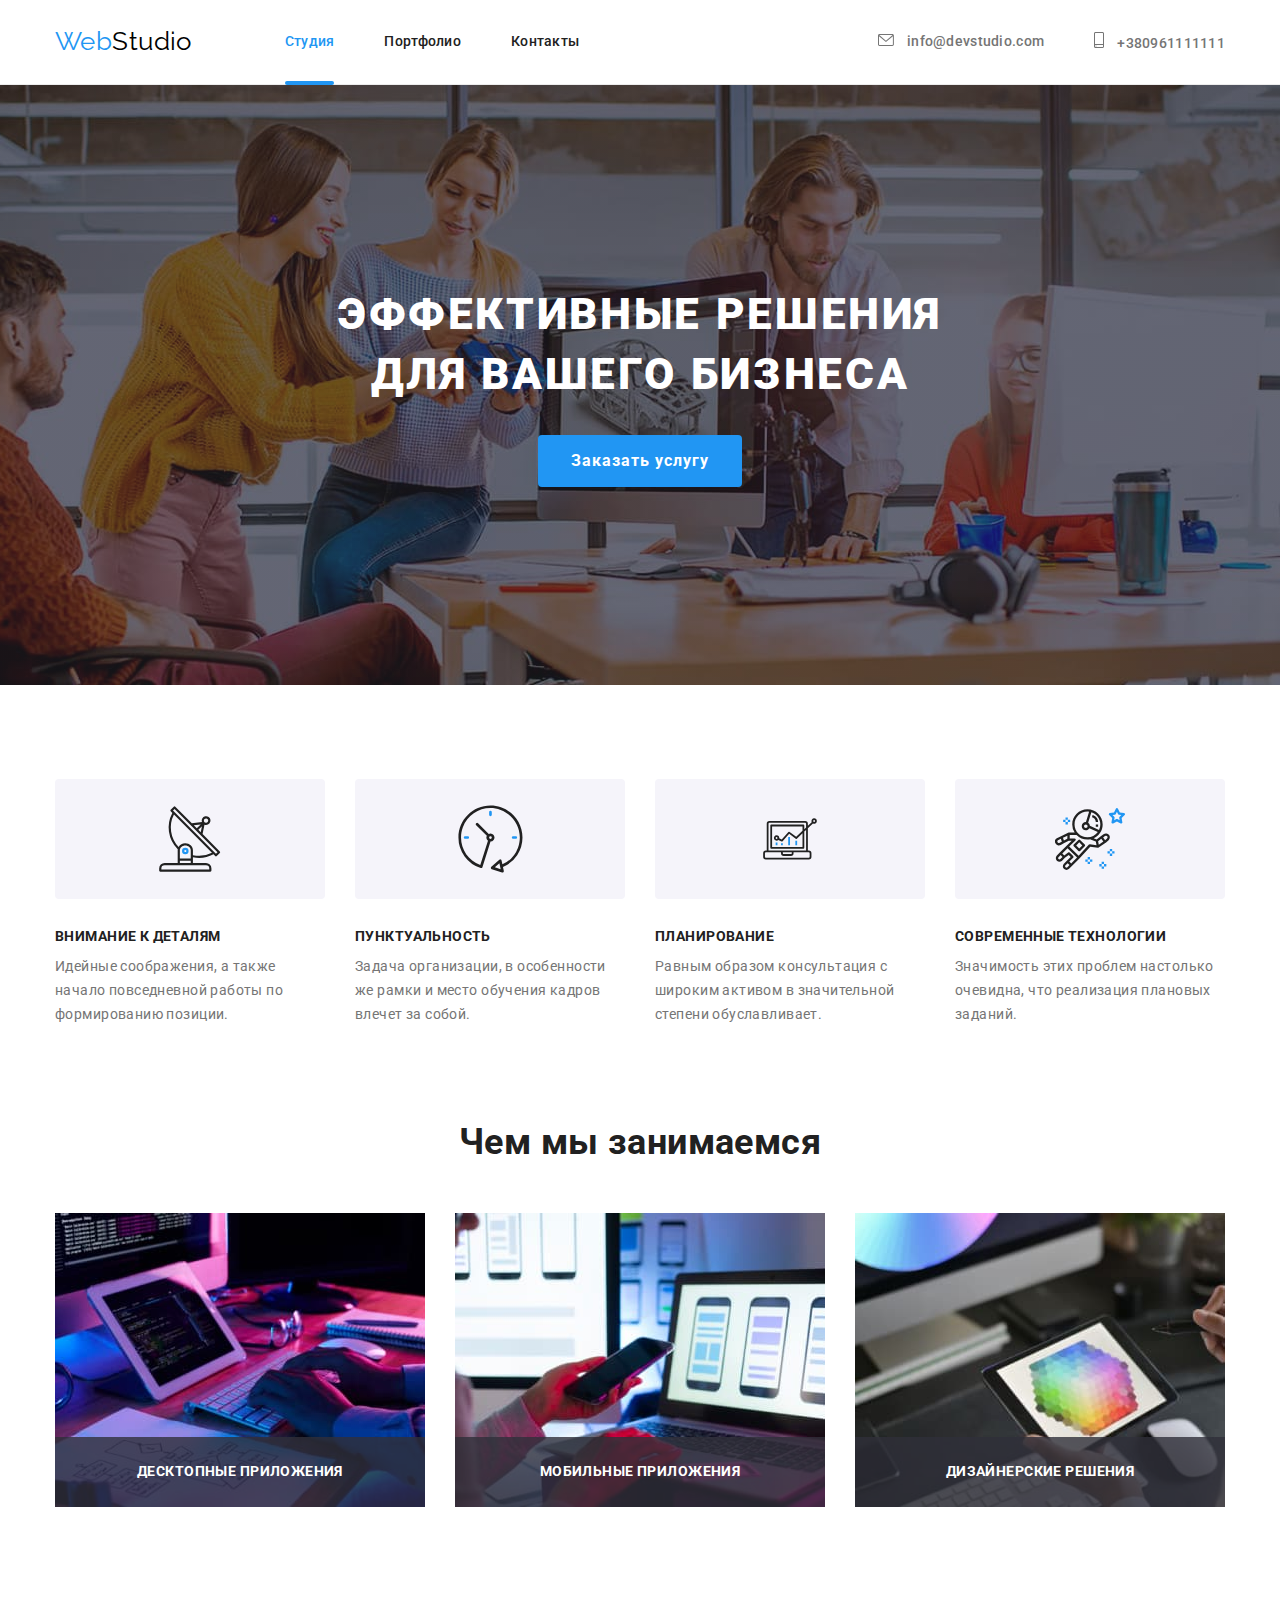
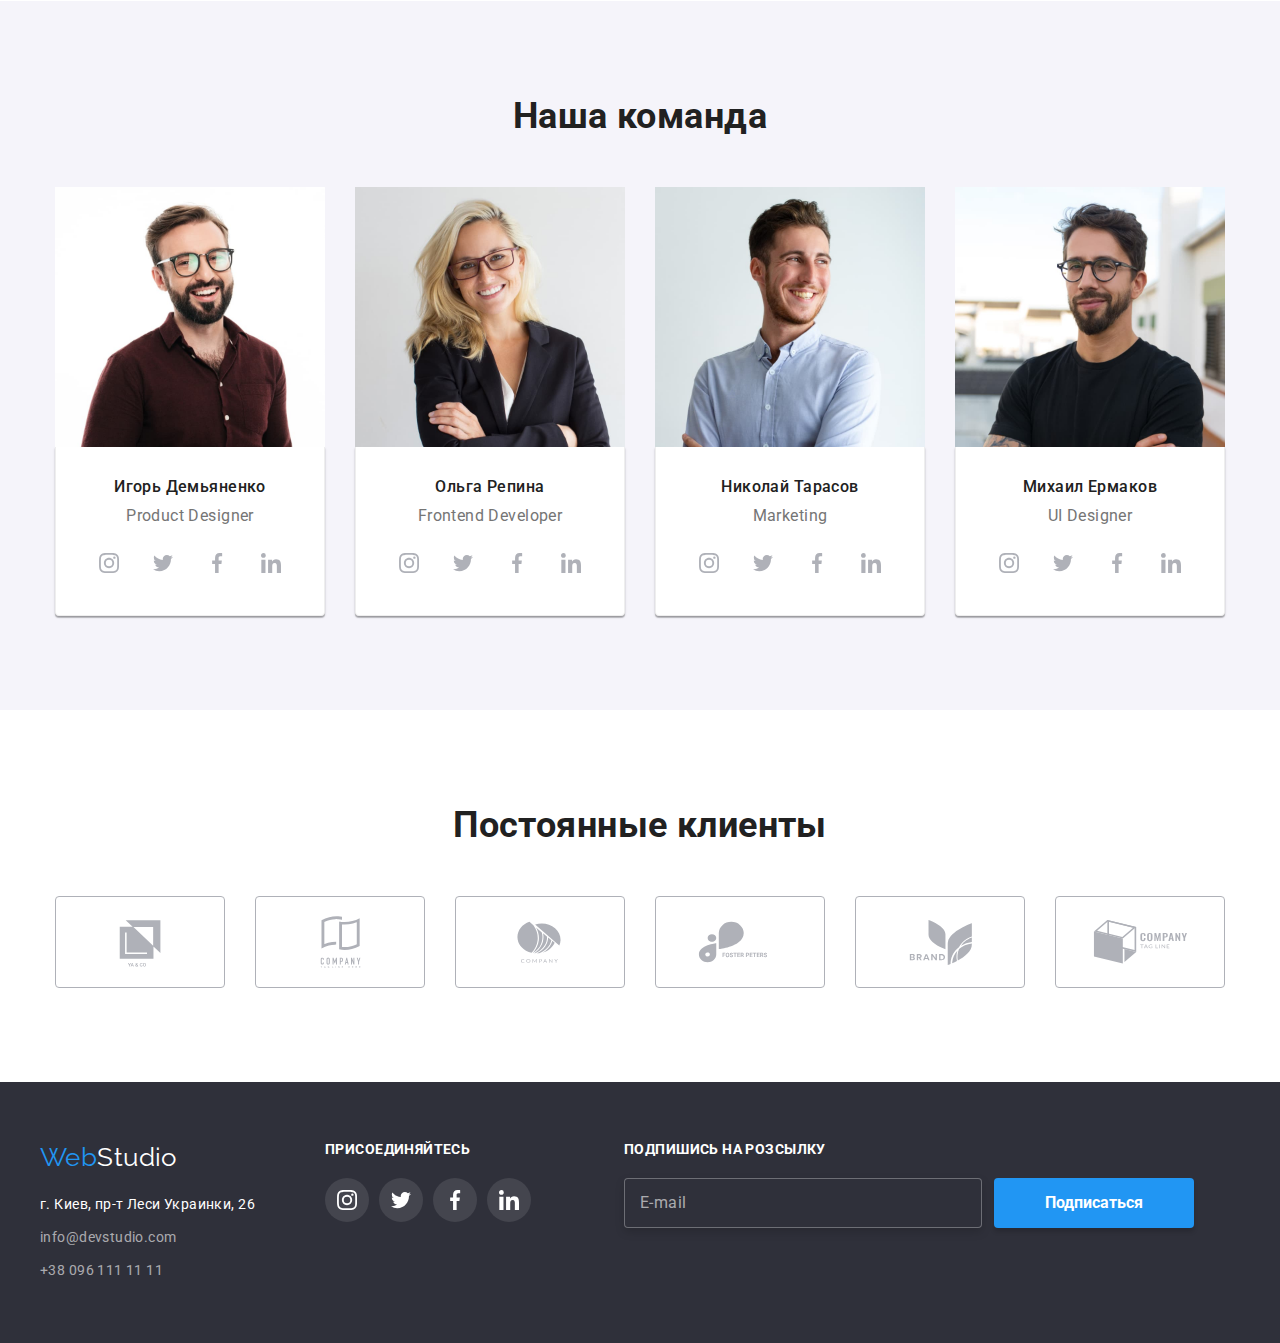
==== index.html @ a2f0b962 "subcribe-footer" ====
<!DOCTYPE html>
<html lang="ru">
<head>
    <meta charset="UTF-8">
    <meta http-equiv="X-UA-Compatible" content="IE=edge">
    <meta name="viewport" content="width=device-width, initial-scale=1.0">
    <title>Студия</title>
    <link rel="preconnect" href="https://fonts.googleapis.com">
    <link rel="preconnect" href="https://fonts.gstatic.com" crossorigin>
    <link href="https://fonts.googleapis.com/css2?family=Raleway:wght@700&family=Roboto:wght@400;500;700;900&display=swap" rel="stylesheet">
    <link rel="stylesheet" href="https://cdnjs.cloudflare.com/ajax/libs/modern-normalize/1.1.0/modern-normalize.min.css">
    <link rel="stylesheet" href="./css/styles.css">
</head>
<body>
   
    <header>
        <div class="header border">
        <div class="container header-nav">
        <!-- Навігація на інші сторінки -->
    <nav class="main-nav">
        <a href="./index.html" class="logo"><span class="web">Web</span>Studio</a>
    
      <ul class="site-nav">
        <li class="item">
            <div class="item-link">
            <a href="./index.html" class="link current">Студия</a>   
            </div>
        </li>
        <li class="item" ><a href="./portfolio.html" class="link">Портфолио</a></li>
        <li class="item"><a href="" class="link">Контакты</a></li>
      </ul>
    </nav>

    <!-- Контакти -->
    <ul class="site-auth"> 
        <li class="item">
            <a href="mailto:info@devstudio.com" class="link-contact">
                <svg class="icon" width="16px" height="12px">
                    <use href="./images/icons.svg#icon-envelope">
                    </use>
                </svg>
                info@devstudio.com</a></li>
        <li class="item"><a href="tel:+380961111111" class="link-contact">
            <svg class="icon" width="10px" height="16px">
                <use href="./images/icons.svg#icon-smartphone">
                </use>
                </svg>
                +380961111111</a></li>
    </ul>
        </div>
        </div>
    
  </header>

    <main>
         <section class="hero overlay">
            <h1 class="hero-title">Эффективные решения <br/>для вашего бизнеса</h1>
            <button type="button" class="button" data-modal-open>Заказать услугу</button>
        </section>

    <!-- Особливості -->   
        <section class="section feature-list">
            <div class="container">
            <ul class="feature-list">
                <li class="item">
                    <div class="thumb antenna">
                         <svg class="icon" width="65.32px" height="70px">
                            <use href="./images/icons.svg#icon-antenna"></use>
                         </svg>
                    </div>
                    <h3 class="title">Внимание к деталям</h3>
                    <p>Идейные соображения, а также начало повседневной работы по формированию позиции.</p>
                </li>
                <li class="item">
                    <div class="thumb clock">
                        <svg class="icon" width="66.96px" height="70px">
                            <use href="./images/icons.svg#icon-clock">
                            </use>
                        </svg>
                    </div>
                    <h3 class="title">Пунктуальность</h3>
                    <p>Задача организации, в особенности же рамки и место обучения кадров влечет за собой.</p>
                </li>
                <li class="item">
                    <div class="thumb diagram">
                        <svg class="icon" width="70px" height="53.69px">
                            <use href="./images/icons.svg#icon-diagram">
                            </use>
                        </svg>
                    </div>
                    <h3 class="title">Планирование</h3>
                    <p>Равным образом консультация с широким активом в значительной степени обуславливает.</p>
                </li>
                <li class="item">
                    <div class="thumb astronaut">
                        <svg class="icon" width="70px" height="70px">
                            <use href="./images/icons.svg#icon-astronaut">
                            </use>
                        </svg>
                    </div>
                    <h3 class="title">Современные технологии</h3>
                    <p>Значимость этих проблем настолько очевидна, что реализация плановых заданий.</p>
                </li>
            </ul>
            </div>
        </section>

    <!-- Чем мы занимаемся -->

        <section class="section work-types">
            <div class="container">
            <h2 class="section-title">Чем мы занимаемся</h2>
            <ul class="work-types-list">
                <li class="item">
                    <div class="item-thumb">
                    <img class="item-image"
                    src="images/box1.jpg"
                    alt="Десктопные приложения"
                    width="370"
                    height="294">
                    <div class="thumb-title">
                    <h3 class="title">Десктопные приложения</h3>
                    </div>
                    </div>
                </li>
                <li class="item">
                    <div class="item-thumb">
                    <img class="item-image"
                    src="images/box2.jpg"
                    alt="Мобильные приложения"
                    width="370"
                    height="294">
                    <div class="thumb-title">
                    <h3 class="title">Мобильные приложения</h3>
                    </div>
                    </div>
                </li>
                <li class="item">
                    <div class="item-thumb">
                    <img class="item-image"
                    src="images/box3.jpg"
                    alt="Дизайнерские решения"
                    width="370"
                    height="294">
                    <div class="thumb-title">
                    <h3 class="title">Дизайнерские решения</h3>
                    </div>
                    </div>
                </li>
            </ul>
            </div>
        </section>

    <!-- Команда --> 
        <section class="section team">
            <div class="container">
            <h2 class= "section-title">Наша команда</h2>
            <ul class="team-list">
                <li class="item"> 
                    <img class="item-image"
                    src="images/img1.jpg"
                    alt="Фото"
                    width="270"
                    height="260">
                    <div class="team-item-description">
                    <h3 class="title">Игорь Демьяненко</h3>
                    <p lang="en" class="position">Product Designer</p>
                    <div>
                        <ul class="social-links">
                        <li class="social-links-item">
                            <a href="" class="social-contact">
                            <svg class="social-link" width="20px" height="20px">
                            <use href="./images/icons.svg#icon-instagram">
                            </use>
                            </svg>
                            </a>
                        </li>
                        <li class="social-links-item">
                            <a href="" class="social-contact">
                            <svg class="social-link" width="20px" height="20px">
                            <use href="./images/icons.svg#icon-twitter">
                            </use>
                            </svg>
                            </a>
                        </li>
                        <li class="social-links-item">
                            <a href="" class="social-contact">
                            <svg class="social-link" width="20px" height="20px">
                                <use href="./images/icons.svg#icon-facebook">
                                </use>
                            </svg>
                            </a>
                        </li>
                        <li class="social-links-item">
                            <a href="" class="social-contact">
                            <svg class="social-link" width="20px" height="20px">
                                <use href="./images/icons.svg#icon-linkedin">
                                </use>
                            </svg>
                            </a>
                        </li>
                        </ul>
                    </div> 
                    </div>
                </li>

                <li class="item">
                    <img class="item-image"
                    src="images/img2.jpg"
                    alt="Фото"
                    width="270"
                    height="260">
                    <div class="team-item-description">
                    <h3 class="title">Ольга Репина</h3>
                    <p lang="en" class="position">Frontend Developer</p>
                    <div>
                        <ul class="social-links">
                        <li class="social-links-item">
                            <a href="" class="social-contact">
                            <svg class="social-link" width="20px" height="20px">
                            <use href="./images/icons.svg#icon-instagram">
                            </use>
                            </svg>
                            </a>
                        </li>
                        <li class="social-links-item">
                            <a href="" class="social-contact">
                            <svg class="social-link" width="20px" height="20px">
                            <use href="./images/icons.svg#icon-twitter">
                            </use>
                            </svg>
                            </a>
                        </li>
                        <li class="social-links-item">
                            <a href="" class="social-contact">
                            <svg class="social-link" width="20px" height="20px">
                                <use href="./images/icons.svg#icon-facebook">
                                </use>
                            </svg>
                            </a>
                        </li>
                        <li class="social-links-item">
                            <a href="" class="social-contact">
                            <svg class="social-link" width="20px" height="20px">
                                <use href="./images/icons.svg#icon-linkedin">
                                </use>
                            </svg>
                            </a>
                        </li>
                        </ul>
                    </div>
                    </div>      
                </li>
                
                <li class="item">
                    <img class="item-image"
                    src="images/img3.jpg"
                    alt="Фото"
                    width="270"
                    height="260">
                    <div class="team-item-description">
                    <h3 class="title">Николай Тарасов</h3>
                    <p lang="en" class="position">Marketing</p> 
                    <div>
                        <ul class="social-links">
                        <li class="social-links-item">
                            <a href="" class="social-contact">
                            <svg class="social-link" width="20px" height="20px">
                            <use href="./images/icons.svg#icon-instagram">
                            </use>
                            </svg>
                            </a>
                        </li>
                        <li class="social-links-item">
                            <a href="" class="social-contact">
                            <svg class="social-link" width="20px" height="20px">
                            <use href="./images/icons.svg#icon-twitter">
                            </use>
                            </svg>
                            </a>
                        </li>
                        <li class="social-links-item">
                            <a href="" class="social-contact">
                            <svg class="social-link" width="20px" height="20px">
                                <use href="./images/icons.svg#icon-facebook">
                                </use>
                            </svg>
                            </a>
                        </li>
                        <li class="social-links-item">
                            <a href="" class="social-contact">
                            <svg class="social-link" width="20px" height="20px">
                                <use href="./images/icons.svg#icon-linkedin">
                                </use>
                            </svg>
                            </a>
                        </li>
                        </ul>
                    </div>  
                    </div>    
                </li>
                
                <li class="item">
                    <img class="item-image"
                    src="images/img4.jpg"
                    alt="Фото"
                    width="270"
                    height="260">
                    <div class="team-item-description">
                    <h3 class="title">Михаил Ермаков</h3>
                    <p lang="en" class="position">UI Designer</p>
                    <div>
                        <ul class="social-links">
                        <li class="social-links-item">
                            <a href="" class="social-contact">
                            <svg class="social-link" width="20px" height="20px">
                            <use href="./images/icons.svg#icon-instagram">
                            </use>
                            </svg>
                            </a>
                        </li>
                        <li class="social-links-item">
                            <a href="" class="social-contact">
                            <svg class="social-link" width="20px" height="20px">
                            <use href="./images/icons.svg#icon-twitter">
                            </use>
                            </svg>
                            </a>
                        </li>
                        <li class="social-links-item">
                            <a href="" class="social-contact">
                            <svg class="social-link" width="20px" height="20px">
                                <use href="./images/icons.svg#icon-facebook">
                                </use>
                            </svg>
                            </a>
                        </li>
                        <li class="social-links-item">
                            <a href="" class="social-contact">
                            <svg class="social-link" width="20px" height="20px">
                                <use href="./images/icons.svg#icon-linkedin">
                                </use>
                            </svg>
                            </a>
                        </li>
                        </ul>
                    </div>
                    </div>      
                </li>
            </ul>
            </div>
        </section>

    <!-- Постоянные клиенты --> 
        <section class="section clients">
            <div class="container">
            <h2 class= "section-title">Постоянные клиенты</h2>
            <ul class="clients-list">
                <li class="item">
                    <a href="" class="client-info">
                        <svg class="client" width="106px" height="60px">
                            <use href="./images/icons.svg#icon-client1">
                            </use>
                        </svg>
                    </a>
                </li>
                <li class="item">
                    <a href="" class="client-info">
                        <svg class="client" width="106px" height="60px">
                            <use href="./images/icons.svg#icon-client2">
                            </use>
                        </svg>
                    </a>
                </li>
                <li class="item">
                    <a href="" class="client-info">
                        <svg class="client" width="106px" height="60px">
                            <use href="./images/icons.svg#icon-client3">
                            </use>
                        </svg>
                    </a>
                </li>
                <li class="item">
                    <a href="" class="client-info">
                        <svg class="client" width="106px" height="60px">
                            <use href="./images/icons.svg#icon-client4">
                            </use>
                        </svg>
                    </a>
                </li>
                <li class="item">
                    <a href="" class="client-info">
                        <svg class="client" width="106px" height="60px">
                            <use href="./images/icons.svg#icon-client5">
                            </use>
                        </svg>
                    </a>
                </li>
                <li class="item">
                    <a href="" class="client-info">
                        <svg class="client" width="106px" height="60px">
                            <use href="./images/icons.svg#icon-client6">
                            </use>
                        </svg>
                    </a>
                </li>
            </ul>
            </div>
        </section>
        </main>

        <footer class="section footer">
            <div class="container footer">
                <div class="container-address">
                <a href="./index.html" class="logo"><span class="web">Web</span><span class="studio">Studio</span></a>
        
                <address class="address">
                    <ul class="address-auth">
                        <li class="item">
                            <p class="street">г. Киев, пр-т Леси Украинки, 26</p>
                        </li>
                        <li class="item">
                            <a href="mailto:info@devstudio.com" class="link-contact">info@devstudio.com</a>
                        </li>
                        <li class="item">
                            <a href="tel:+380961111111" class="link-contact">+38 096 111 11 11</a><br/>
                        </li>
                    </ul>
                    </address>
                </div>
                <div class="join">
                    <h3 class="title">Присоединяйтесь</h3> 
                    <ul class="social-links">
                        <li class="social-links-item">
                            <a href="" class="social-contact footer">
                            <svg class="social-link" width="20px" height="20px">
                            <use href="./images/icons.svg#icon-instagram">
                            </use>
                            </svg>
                            </a>
                        </li>
                        <li class="social-links-item">
                            <a href="" class="social-contact footer">
                            <svg class="social-link" width="20px" height="20px">
                            <use href="./images/icons.svg#icon-twitter">
                            </use>
                            </svg>
                            </a>
                        </li>
                        <li class="social-links-item">
                            <a href="" class="social-contact footer">
                            <svg class="social-link" width="20px" height="20px">
                            <use href="./images/icons.svg#icon-facebook">
                            </use>
                            </svg>
                            </a>
                        </li>
                        <li class="social-links-item">
                            <a href="" class="social-contact footer">
                            <svg class="social-link" width="20px" height="20px">
                            <use href="./images/icons.svg#icon-linkedin">
                            </use>
                            </svg>
                            </a>
                        </li>
                        </ul>
                </div>
               
                <form class="form"> 
                    <h3 class="title">Подпишись на розсылку</h3>
                    <div class="form-field">
                    <input type="email" class="form-input" name="E-mail" id="mail"/> 
                    <label for="mail" class="form-label">E-mail</label>
                    <button type="submit" class="button"><span class="subscribe">Подписаться</span></button>
                    </div>
                </form>
         
                </div>
        </footer>
    
    <div class="backdrop is-hidden" data-modal>
        <div class="modal">
                <p></p>
                <button type="button" class="button-close" data-modal-close>
                    <svg class="button-close-icon" width="11px" height="11px">
                        <use href="./images/icons.svg#icon-vector">
                        </use>
                    </svg>
                </button>
        </div>
    </div>   
    
    <script src="./js/modal.js"></script>
</body>
</html>
---- css/styles.css ----
/* білий: #FFFFFF; */
/* чорний #000000; */
/* колір первинного тексту #212121; */
/* колір вторинного тексту #757575; */
/* колір для адреси посилань внизу rgba(255, 255, 255, 0.6);*/
/* акцент #2196F3; */

/* колір фона первинний #E5E5E5 */
/* колір фона вторинний #F5F4FA; */
/* колір фона hero і footer #2F303A; */
/* колір фона header #FFFFFF; */


:root {
    --primary-text-color:#757575;
    --title-text-color: #212121;
    --accent-color: #2196F3;
    --hero-text-color:#FFFFFF;
}

body {
    color: var(--primary-text-color);
    font-family: Roboto, sans-serif;
    letter-spacing: 0.03em;
    font-size: 14px;
    line-height: 1.71;
}

.container {
    width: 1200px;
    margin-left: auto;
    margin-right: auto;
    padding-left: 15px;
    padding-right: 15px;
}

h1,
h2,
h3,
h4,
h5,
h6,
p,
ul {
    margin-top: 0;
    margin-bottom: 0;
}

/* Logo */

.logo {
    display: block;
    padding-top: 24px;
    padding-bottom: 25px;

    color: black;
    font-family: Raleway, sans-serif;
    font-size: 26px;
    line-height: 1.19;
    text-decoration: none;
}

.logo .web {
    color: var(--accent-color);
}

.logo .studio {
    color: var(--hero-text-color);
}

ul {
    list-style: none;
}

/* Main nav */

.header-nav {
    display: flex;
    align-items: center;
}

.header.border {
    border-bottom: 1px solid #ECECEC;
}

.main-nav {
    display: flex;
}

/* Site nav */

.site-nav {
    display:flex;
    margin-left: 93px;
    padding-left: 0;
}

.site-nav .item:not(:last-child) {
    margin-right: 50px;
}

.site-nav .link{
    display: block;
    padding-top: 32px;
    padding-bottom: 32px;

    color: #212121;
    letter-spacing: 0.02em;
    font-weight: 500;
    font-size: 14px;
    line-height: 1.14;
    text-decoration: none;

    transition: color 250ms cubic-bezier(0.4, 0, 0.2, 1);
}

.site-nav .link.current{
    color: var(--accent-color);
   }

.site-nav .link.current:hover,
.site-nav .link.current:focus {
    color: var(--accent-color);
}

.site-nav .link:hover,
.site-nav .link:focus {
    color: var(--accent-color);
}

.site-nav .item-link {
    position: relative;
}

.site-nav .item-link::after {
    display: block;    
    position: absolute;
    content: '';

    bottom: -2.7px;
    left: 0;
    width: 100%;
    height: 4px;

    background-color: var(--accent-color);
    border-radius: 2px;
}

/* Site auth */

.site-auth {
    display: flex;
    margin-left: auto;
    padding-left: 0;
}

.site-auth .item:not(:first-child) {
    margin-left: 50px;
}

.site-auth .link-contact {
    display: block;
    padding-top: 32px;
    padding-bottom: 32px;

    text-decoration: none;  
    font-weight: 500;
    font-size: 14px;
    line-height: 1.14;
    letter-spacing: 0.02em;
    color: #757575;

    transition: color 250ms cubic-bezier(0.4, 0, 0.2, 1), fill 250ms cubic-bezier(0.4, 0, 0.2, 1);
}

.site-auth .link-contact:hover,
.site-auth .link-contact:focus {
    fill: var(--accent-color);
    color: var(--accent-color);
}

.site-auth .item {
    display: flex;
    align-items: center;
    text-decoration: none;
    line-height: 1.14;
    fill: #757575;

    transition: fill 250ms cubic-bezier(0.4, 0, 0.2, 1);
}

.site-auth .icon {
    margin-right: 10px;
} 

.site-auth .item:hover .icon,
.site-auth .item:focus .icon {
    fill: var(--accent-color);
    cursor: pointer;
}

/* Hero */

.hero {
    text-align: center;
    padding-top: 200px;
    padding-bottom: 200px;
    background-color: #E5E5E5;
}

.hero-title {
    margin-bottom: 30px;
    
    color: var(--hero-text-color);
    letter-spacing: 0.06em;
    font-weight: 900;
    font-size: 44px;
    line-height: 1.36;
    text-transform: uppercase;
}

.hero.overlay {
    max-width: 1600px;
    height: 600px;
    margin-left: auto;
    margin-right: auto;
    background-image: linear-gradient(to right, rgba(47, 48, 58, 0.4), rgba(47, 48, 58, 0.4)), url(../images/heroimg.jpg);
    background-repeat: no-repeat;
    background-position: center;
    background-size: cover;
}

/* Titles */

.section-title {
    margin-bottom: 50px;

    color: var(--title-text-color);
    font-weight: 700;
    font-size: 36px;
    line-height: 1.17;
    text-align: center;
}

.feature-list .title {
    margin-bottom: 10px;
    
    color: var(--title-text-color);
    font-weight: 700;
    font-size: 14px;
    line-height: 1.14;
    text-transform: uppercase;
}

.work-types-list .title {
    color: var(--hero-text-color);
    font-weight: 700;
    font-size: 14px;
    line-height: 1.14;
    text-transform: uppercase;
}

.team-list .title {
    margin-bottom: 10px;

    color: var(--title-text-color);
    font-weight: 500;
    font-size: 16px;
    line-height: 1.19;
    text-align: center;
}

.team-list .position {
    font-size: 16px;
    line-height: 1.19;  
    text-align: center;
}

/* Button */

.button {
    display: inline-block;
    border-radius: 4px;
    padding: 10px 32px;
    min-width: 200px;
    border: 1px solid transparent;

    color: var(--hero-text-color);
    background-color: var(--accent-color);
    font-family: inherit;
    text-align: center;

    transition: box-shadow 250ms cubic-bezier(0.4, 0, 0.2, 1);
}

.hero .button {
    letter-spacing: 0.06em;
    font-weight: 700;
    font-size: 16px;
    line-height: 1.88;
    cursor: pointer;
}

.button-primary {
    padding: 6px 22px;
    border-radius: 4px;
    border: 1px solid transparent;

    color: var(--hero-text-color);
    background-color: var(--accent-color);
    font-family: 'Roboto';
    font-style: normal;
    font-weight: 500;
    font-size: 16px;
    line-height: 1.63;
    letter-spacing: 0.03em;
    cursor: pointer;

    transition: box-shadow 250ms cubic-bezier(0.4, 0, 0.2, 1);
}

.button-secondary {
    padding: 6px 22px;
    border-radius: 4px;
    border: 1px solid transparent;

    color: var(--title-text-color);
    background-color: #F5F4FA;
    font-family: 'Roboto';
    font-style: normal;
    font-weight: 500;
    font-size: 16px;
    line-height: 1.63;
    letter-spacing: 0.03em;
    cursor: pointer;

    transition: box-shadow 250ms cubic-bezier(0.4, 0, 0.2, 1), color 250ms cubic-bezier(0.4, 0, 0.2, 1), background-color 250ms cubic-bezier(0.4, 0, 0.2, 1);
}

.button:hover,
.button:focus {
    box-shadow: 0px 4px 4px rgba(0, 0, 0, 0.15);
}

.button-primary:hover,
.button-primary:focus {
    box-shadow: 0px 3px 1px rgba(0, 0, 0, 0.1), 0px 1px 2px rgba(0, 0, 0, 0.08), 0px 2px 2px rgba(0, 0, 0, 0.12);
}

.button-secondary:hover,
.button-secondary:focus {
    color: var(--hero-text-color);
    background-color: var(--accent-color);
    box-shadow: 0px 3px 1px rgba(0, 0, 0, 0.1), 0px 1px 2px rgba(0, 0, 0, 0.08), 0px 2px 2px rgba(0, 0, 0, 0.12);
}

/* Section */

.section.feature-list {
    padding-top: 94px;
    padding-bottom: 94px; 
}

.section.work-types {
    padding-bottom: 94px;
}

.section.team {
    padding-top: 94px;
    padding-bottom: 94px;
    background-color: #F5F4FA;
}

.section.clients {
    padding-top: 94px;
    padding-bottom: 94px;
}

.section.footer {
    padding-top: 60px;
    padding-bottom: 60px;
}

.section.footer .address {
    margin-top: 20px;
}

.section.work-list {
    padding-top: 94px;
    padding-bottom: 94px;
}

/* Особливості */

.feature-list {
    display: flex;
    padding-left: 0;
}

.feature-list .item {
    width: 270px;
}

.feature-list .item:not(:last-child) {
    margin-right: 30px;
}

.thumb {
    display: block;
    border: none;
    width: 270px;
    height: 120px;
    background-color: #F5F4FA;
    background-position: center;
    background-size: contain;
    background-repeat: no-repeat; 
    border-radius: 4px;
    margin-bottom: 30px;
}

.thumb.antenna {
    display: flex;
    align-items: center;
    justify-content: center;
}

.thumb.clock {
    display: flex;
    align-items: center;
    justify-content: center;
}

.thumb.diagram {
    display: flex;
    align-items: center;
    justify-content: center;
}

.thumb.astronaut {
    display: flex;
    align-items: center;
    justify-content: center;
}

/* Чем мы занимаемся */

.work-types-list {
    display: flex;
    padding-left: 0;
}

.work-types-list .item:not(:last-child) {
    margin-right: 30px;
}

.item-thumb {
    position: relative;
    display: block;
    width: 370px;
    height: 294px;
}

.thumb-title {
    display: block;
    text-align: center;

    position: absolute; 
    width: 370px;
    height: 70px;
    bottom: 0;
    left: 0;
    padding-top: 27px;
    padding-bottom: 27px;
    background-color: rgba(47, 48, 58, 0.8);
}

/* Наша команда */

.team-list {
    display: flex;
    padding-left: 0;
}

.team-list .item:not(:last-child) {
    margin-right: 30px;
}

.position {
    margin-bottom: 16px;
}

.social-links {
    display: flex;
    padding-left: 0;
    justify-content: center;
}

.social-links-item {
    display: block;
}

.social-links-item:not(:last-child) {
    margin-right: 10px;
}

.social-contact {
    display: block;
    padding: 12px 12px;
    width: 44px;
    height: 44px;
    border: none;
    border-radius: 50%;

    transition: fill 250ms cubic-bezier(0.4, 0, 0.2, 1), background-color 250ms cubic-bezier(0.4, 0, 0.2, 1);
}

.social-links .social-contact {
    text-decoration: none;
    fill: #AFB1B8;

    transition: fill 250ms cubic-bezier(0.4, 0, 0.2, 1), background-color 250ms cubic-bezier(0.4, 0, 0.2, 1);
}

.social-links .social-contact:hover,
.social-links .social-contact:focus {
    fill: var(--hero-text-color);
    background-color: var(--accent-color);
    cursor: pointer;
}

.social-links-item:hover .social-contact,
.social-links-item:focus .social-contact {
    fill: var(--hero-text-color);
    background-color: var(--accent-color);
}

.team-item-description {
    padding-top: 30px;
    padding-bottom: 30px;
    background-color: #FFFFFF;
    border-right: 1px solid #EEEEEE;
    border-bottom: 1px solid #EEEEEE;
    border-left: 1px solid #EEEEEE;
    box-shadow: 0px 1px 3px rgba(0, 0, 0, 0.12), 0px 1px 1px rgba(0, 0, 0, 0.14), 0px 2px 1px rgba(0, 0, 0, 0.2);
    border-radius: 0px 0px 4px 4px;
}

/* Постоянные клиенты */

.clients-list {
    display: flex;
    padding-left: 0;
}

.clients-list .item:not(:last-child) {
    margin-right: 30px;
}

.client-info {
    display: block;
    padding: 16px 32px;
    width: 170px;
    height: 92px;
    box-sizing: border-box;
    background-position: center;
    background-size: contain;
    background-repeat: no-repeat; 
    border-radius: 4px;
    border: 1px solid #AFB1B8;

    transition: border 250ms cubic-bezier(0.4, 0, 0.2, 1);
}

.client-info .client {
    text-decoration: none;
    fill: #AFB1B8;

    transition: fill 250ms cubic-bezier(0.4, 0, 0.2, 1);
}

.client-info:hover .client,
.client-info:focus .client {
    fill: var(--accent-color);
    cursor: pointer;
}

.client-info:hover,
.client-info:focus {
    border: 1px solid var(--accent-color);
} 

/* Modal */

.backdrop {
    position: fixed;
    top: 0;
    left: 0;
    width: 100%;
    height: 100%;

    background-color: rgba(0, 0, 0, 0.2);
    z-index: 1;

    opacity: 1;
    transition: opacity 250ms cubic-bezier(0.4, 0, 0.2, 1);

}

.backdrop.is-hidden {
    visibility: hidden;
    opacity: 0;
    pointer-events: none;
}

.backdrop.is-hidden .modal {
    transform: translate(-50%, -50%) scale(0.8);
}

.modal {
    position: absolute;
    top: 50%;
    left: 50%;
    
    min-width: 528px;
    min-height: 581px;

    background-color: #fff;
    box-shadow: 0px 1px 3px rgba(0, 0, 0, 0.12), 0px 1px 1px rgba(0, 0, 0, 0.14), 0px 2px 1px rgba(0, 0, 0, 0.2);
    border-radius: 4px;

    transform: translate(-50%, -50%) scale(1);

    transition: transform 250ms cubic-bezier(0.4, 0, 0.2, 1);
}

.modal .button-close {
    position: absolute;
    top: 8px;
    right: 8px;
    width: 30px;
    height: 30px;

    border: 1px solid rgba(0, 0, 0, 0.1);
    border-radius: 50%;
    background-color: #fff;
    background-position: center;
    background-size: contain;
    background-repeat: no-repeat; 

    cursor: pointer;
}

/* Portfolio */

.work-lists .item-description {
    padding: 20px 24px;
    border-right: 1px solid #EEEEEE;
    border-bottom: 1px solid #EEEEEE;
    border-left: 1px solid #EEEEEE;
} 

.work-lists .title {
    margin-bottom: 4px;

    color: var(--title-text-color);
    font-weight: 700;
    font-size: 18px;
    line-height: 2;
    letter-spacing: 0.06em;
}

.work-lists .type {
    font-size: 16px;
    line-height: 1.88;
}

.work-list-nav {
    display: flex;
    justify-content: center;
    padding-left: 0;
    margin-bottom: 50px;
}

.work-list-nav .item:not(:last-child) {
    margin-right: 8px;
}

.work-lists {
    display: flex;
    flex-wrap: wrap;
    padding-left: 0;   
}

.work-lists .item {
    margin-bottom: 30px;
    width: calc((100% - 60px) / 3);

    transition: box-shadow 250ms cubic-bezier(0.4, 0, 0.2, 1);
}

.work-lists .item:hover,
.work-lists .item:focus {
    box-shadow: 0px 1px 1px rgba(0, 0, 0, 0.12), 0px 4px 4px rgba(0, 0, 0, 0.06), 1px 4px 6px rgba(0, 0, 0, 0.16);
    cursor: pointer;
}

.work-lists .item:nth-last-child(-n + 3) {
    margin-bottom: 0;
}

.work-lists .item:not(:nth-child(3n)) {
    margin-right: 30px;
}

.item-image {
    display: block;
}

.item-thumb {
    position: relative;
    overflow: hidden;
}

.item-thumb::before {
    position: absolute;
    display: block;
    content: '';

    top: 0;
    left: 0;
    width: 100%;
    height: 100%;
    padding: 63px 24px;
    background-color: rgba(33, 150, 243, 0.9);

    transform: translateY(100%);
    transition: transform 250ms cubic-bezier(0.4, 0, 0.2, 1);
}

.work-lists .item:hover .item-thumb::before {
    transform: translateY(0);
}

.item-actions {
    position: absolute;
    
    top: 0;
    left: 0;
    width: 100%;
    height: 100%;
    padding: 63px 24px;

    font-size: 18px;
    line-height: 1.56;
    color: var(--hero-text-color);
  
    transform: translateY(100%);
    transition: transform 250ms cubic-bezier(0.4, 0, 0.2, 1);
}

.work-lists .item:hover .item-actions {
    transform: translateY(0);
}


/* Footer */

.section.footer {
    background-color: #2F303A;
}

.address .street {
    color: var(--hero-text-color);
    font-style: normal;
}

.address .link-contact {
    text-decoration: none;
    color: rgba(255, 255, 255, 0.6);
    font-style: normal;

    transition: color 250ms cubic-bezier(0.4, 0, 0.2, 1);
}

.address .link-contact:hover,
.address .link-contact:focus {
    color: var(--accent-color);
}

.address-auth {
    padding: 0;
}

.address-auth .item:not(:last-child) {
    padding-bottom: 9px;
}

.section.footer .logo {
    padding-top: 0;
    padding-bottom: 0;
}

.container.footer {
    display: flex;
    padding-left: 0;
}

.join {
    display:block;
    margin-left: 70px;
    align-items: center;
}

.join .title,
.form .title {
    margin-bottom: 20px;
    
    color: var(--hero-text-color);
    font-weight: 700;
    font-size: 14px;
    line-height: 1.14;
    text-transform: uppercase;
}

.social-contact.footer {
    fill: var(--hero-text-color);
    background-color: rgba(255, 255, 255, 0.1);
}

.form {
    display:block;
    margin-left: 93px;
    align-items: center;
}

.form-field {
    display: flex;
    flex-direction: row;
    position: relative;
}

.form-field input {
    width: 358px;
    height: 50px;
    margin-right: 12px;
    /* padding-right: 12px; */

    border: 1px solid rgba(255, 255, 255, 0.3);
    filter: drop-shadow(0px 4px 4px rgba(0, 0, 0, 0.15));
    border-radius: 4px;
    background-color: #2F303A;
    font-size: 16px;
    line-height: 1.25;
} 

.form-field .button {
    display: block;
    box-shadow: 0px 4px 4px rgba(0, 0, 0, 0.15);
    padding: 0;

    font-weight: 700;
    font-size: 16px;
    line-height: 1.88;
}

.form-field .subscribe {
    display: flex;
    align-items: center;
    justify-content: center;
}

.form-label {
    position: absolute;
    top: 50%;
    left: 16px;
    transform: translateY(-50%);

    transition: transform 250ms cubic-bezier(0.4, 0, 0.2, 1);
    
    font-size: 16px;
    line-height: 1.25;
    color: rgba(255, 255, 255, 0.6);
}

.form-field input:focus + .form-label {
    transform: translateY(-50px);
    /* opacity: 0; */
}

/* .form-field input:focus + .form-label,
.form-field input:not(:placeholder-shown) + .form-label */
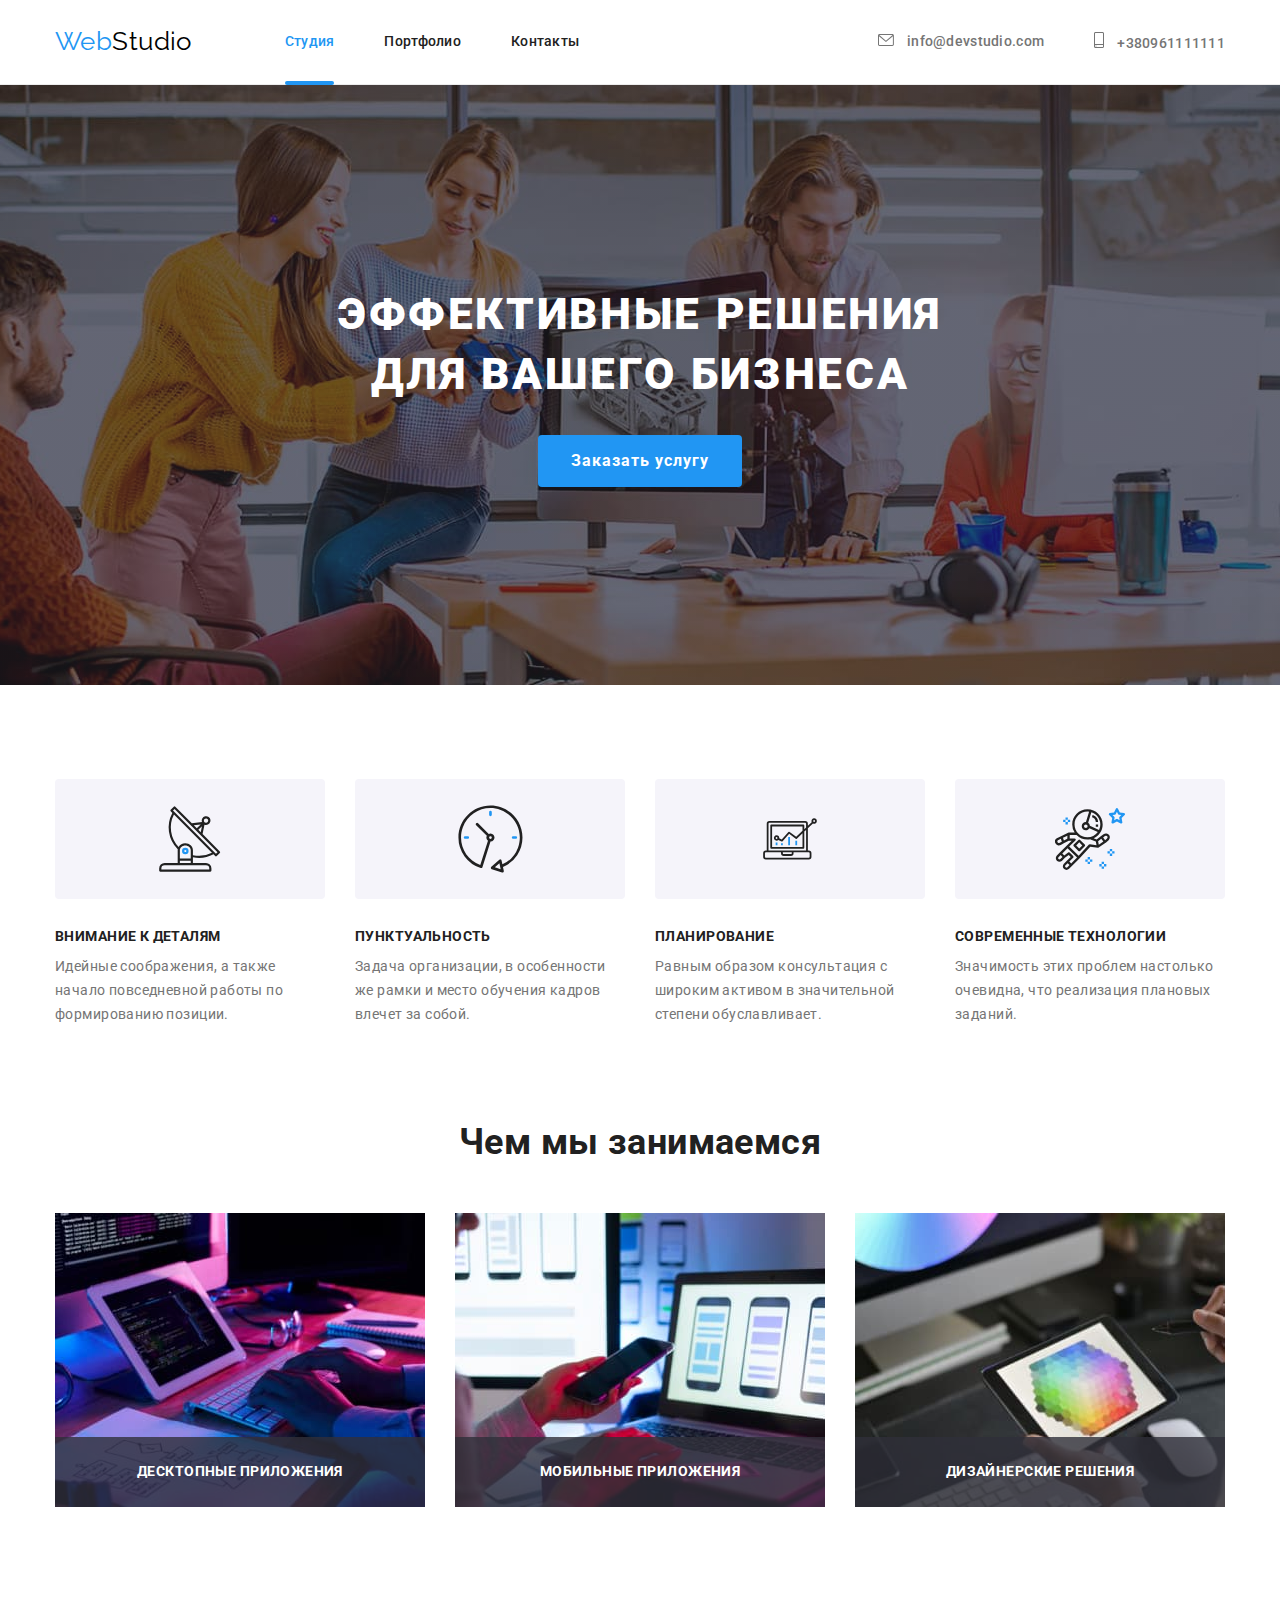
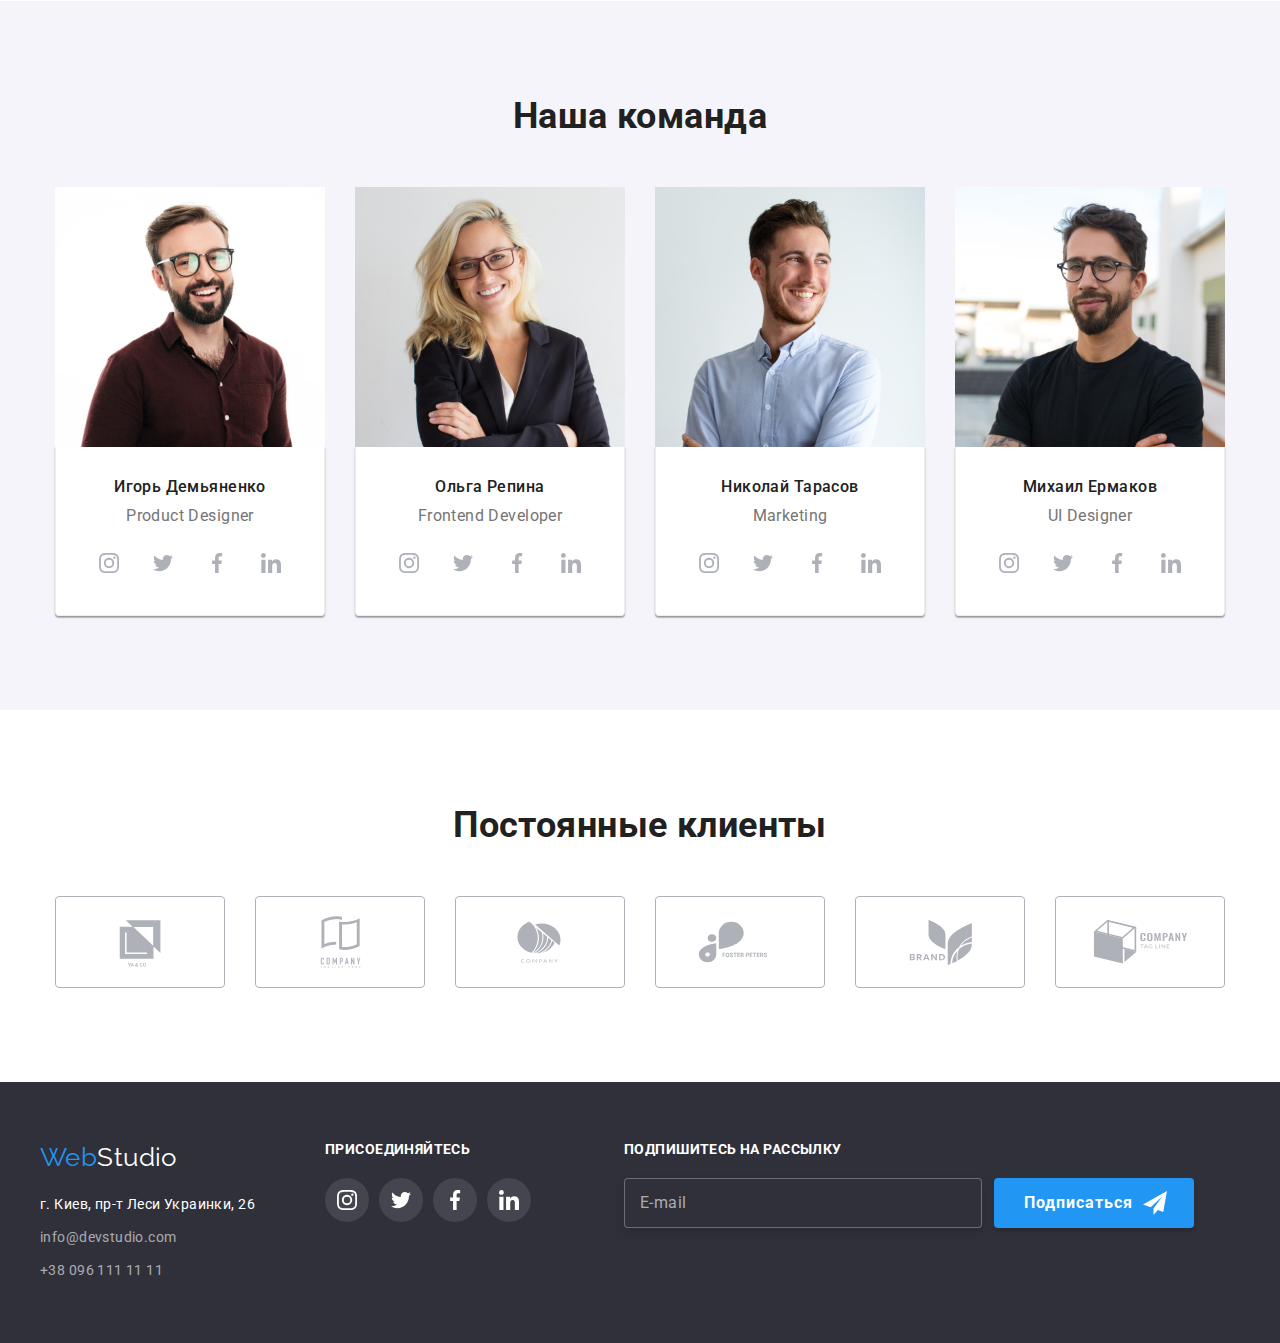
==== commit 02516d2b: "forms" ====
--- a/index.html
+++ b/index.html
@@ -467,11 +467,17 @@
                 </div>
                
                 <form class="form"> 
-                    <h3 class="title">Подпишись на розсылку</h3>
+                    <h3 class="title">Подпишитесь на рассылку</h3>
                     <div class="form-field">
-                    <input type="email" class="form-input" name="E-mail" id="mail"/> 
+                    <input type="email" class="form-input" name="E-mail" id="mail" placeholder=" "/> 
                     <label for="mail" class="form-label">E-mail</label>
-                    <button type="submit" class="button"><span class="subscribe">Подписаться</span></button>
+                    <button type="submit" class="button">
+                        <span class="subscribe">Подписаться</span>
+                        <svg class="icon" width="24px" height="24px">
+                            <use href="./images/icons.svg#icon-send">
+                            </use>
+                        </svg>
+                    </button>
                     </div>
                 </form>
          
@@ -480,10 +486,41 @@
     
     <div class="backdrop is-hidden" data-modal>
         <div class="modal">
-                <p></p>
+                <h3 class="form-name">Оставьте свои данные, мы вам перезвоним</h3>
+                <form class="form-modal">
+                    <div class="form-field">
+                    <label for="name" class="form-label">Имя</label>
+                    <input type="text" class="form-input" name="Name" id="name" placeholder=" " autofocus/>
+                    </div>
+
+                    <div class="form-field">
+                    <label for="tel" class="form-label">Телефон</label>
+                    <input type="tel" class="form-input" name="Phone" id="tel" placeholder=" "/>
+                    </div>
+                    
+                    <div class="form-field">
+                    <label for="mail" class="form-label">Почта</label>
+                    <input type="email" class="form-input" name="E-mail" id="mail" placeholder=" "/>
+                    </div>
+
+                    <div class="form-field">
+                        <label for="comment" class="form-label">Комментарий</label>
+                        <textarea class="form-input" name="comment" id="comment" placeholder="Введите текст" rows="5"></textarea>
+                    </div>
+                    
+                    <div class="form-field">
+                        <input type="checkbox" name="Agreement" id="agree" value="signed"/>
+                        <label for="agree" class="form-label">Соглашаюсь с рассылкой и принимаю Условия договора</label> 
+                    </div>
+
+                    <button type="submit" class="button">
+                        <span class="send">Отправить</span>
+                    </button>
+                
+                </form>
                 <button type="button" class="button-close" data-modal-close>
-                    <svg class="button-close-icon" width="11px" height="11px">
-                        <use href="./images/icons.svg#icon-vector">
+                    <svg class="button-close-icon" width="30px" height="30px">
+                        <use href="./images/icons.svg#icon-close">
                         </use>
                     </svg>
                 </button>
--- a/css/styles.css
+++ b/css/styles.css
@@ -639,6 +639,7 @@
     right: 8px;
     width: 30px;
     height: 30px;
+    padding: 0;
 
     border: 1px solid rgba(0, 0, 0, 0.1);
     border-radius: 50%;
@@ -826,9 +827,10 @@
     fill: var(--hero-text-color);
     background-color: rgba(255, 255, 255, 0.1);
 }
+/* Форми */
 
 .form {
-    display:block;
+    display: block;
     margin-left: 93px;
     align-items: center;
 }
@@ -839,11 +841,11 @@
     position: relative;
 }
 
-.form-field input {
+.form-input {
+    display: block;
     width: 358px;
     height: 50px;
     margin-right: 12px;
-    /* padding-right: 12px; */
 
     border: 1px solid rgba(255, 255, 255, 0.3);
     filter: drop-shadow(0px 4px 4px rgba(0, 0, 0, 0.15));
@@ -855,6 +857,7 @@
 
 .form-field .button {
     display: block;
+    position: relative;
     box-shadow: 0px 4px 4px rgba(0, 0, 0, 0.15);
     padding: 0;
 
@@ -863,10 +866,13 @@
     line-height: 1.88;
 }
 
-.form-field .subscribe {
-    display: flex;
-    align-items: center;
-    justify-content: center;
+.button .subscribe {
+   position: absolute;
+   top: 50%;
+   left: 29px;
+   transform: translateY(-50%);
+
+   letter-spacing: 0.06em;
 }
 
 .form-label {
@@ -874,18 +880,90 @@
     top: 50%;
     left: 16px;
     transform: translateY(-50%);
+    /* opacity: 1; */
 
     transition: transform 250ms cubic-bezier(0.4, 0, 0.2, 1);
-    
+    /* transition: opacity 250ms cubic-bezier(0.4, 0, 0.2, 1); */
+
     font-size: 16px;
     line-height: 1.25;
     color: rgba(255, 255, 255, 0.6);
 }
 
-.form-field input:focus + .form-label {
+.form-input:focus + .form-label,
+.form-input:not(:placeholder-shown) + .form-label {  
     transform: translateY(-50px);
-    /* opacity: 0; */
-}
-
-/* .form-field input:focus + .form-label,
-.form-field input:not(:placeholder-shown) + .form-label */+    opacity: 0;
+}
+
+.button .icon {
+    /* display: block; */
+    position: absolute;
+    top: 50%;
+    left: 148px;
+    transform: translateY(-50%);
+ }
+ 
+ /* Форма модальне вікно */
+
+.form-name {
+    margin: 40px 39px 12px 41px;
+    justify-content: center;
+    
+    font-size: 20px;
+    line-height: 1.15;
+    color: var(--title-text-color);
+}
+
+.form-modal {
+    width: 528px;
+    margin-left: auto;
+    margin-right: auto;
+    outline: 1px solid tomato;
+    padding: 0;
+}
+
+.form-modal .form-field {
+    display: flex;
+    flex-direction: column;
+    position: relative;
+    margin: 0px 39px 10px 41px;
+}
+
+.form-modal .form-input {
+    display: block;
+    width: 448px;
+    height: 40px;
+
+    background-color: #fff;
+    border: 1px solid rgba(33, 33, 33, 0.2);
+    border-radius: 4px;
+    filter: none;
+}
+
+.form-modal .form-label {
+    display: block;
+    position: absolute;
+    top: 0;
+    left: 0;
+    margin-bottom: 4px;
+
+    font-size: 12px;
+    line-height: 1.17;
+    letter-spacing: 0.01em;
+    color: #757575;
+}
+
+.form-modal .button {      
+    margin: 0px 163px 40px 165px;
+
+    letter-spacing: 0.06em;
+    font-weight: 700;
+    font-size: 16px;
+    line-height: 1.88;
+    cursor: pointer;
+
+    transition: box-shadow 250ms cubic-bezier(0.4, 0, 0.2, 1);
+}
+
+/* box-shadow: 0px 4px 4px rgba(0, 0, 0, 0.15); */
